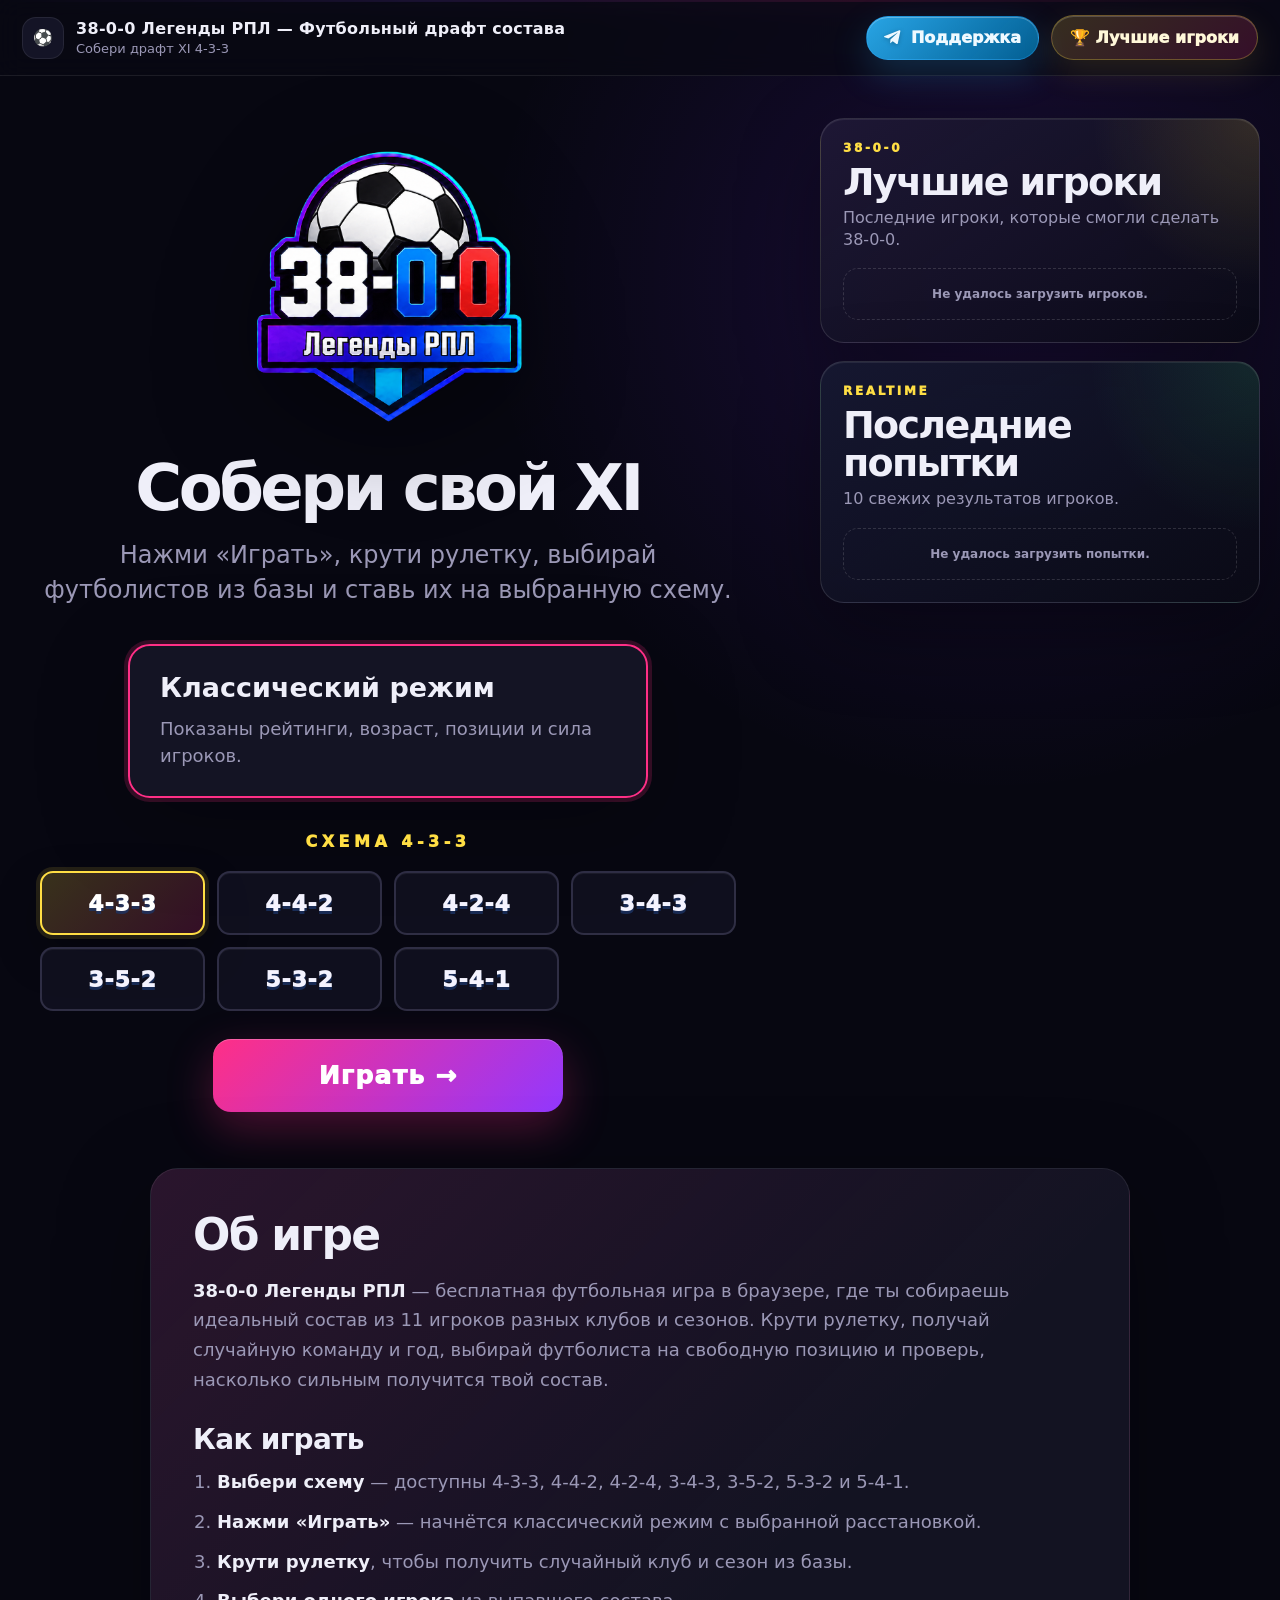
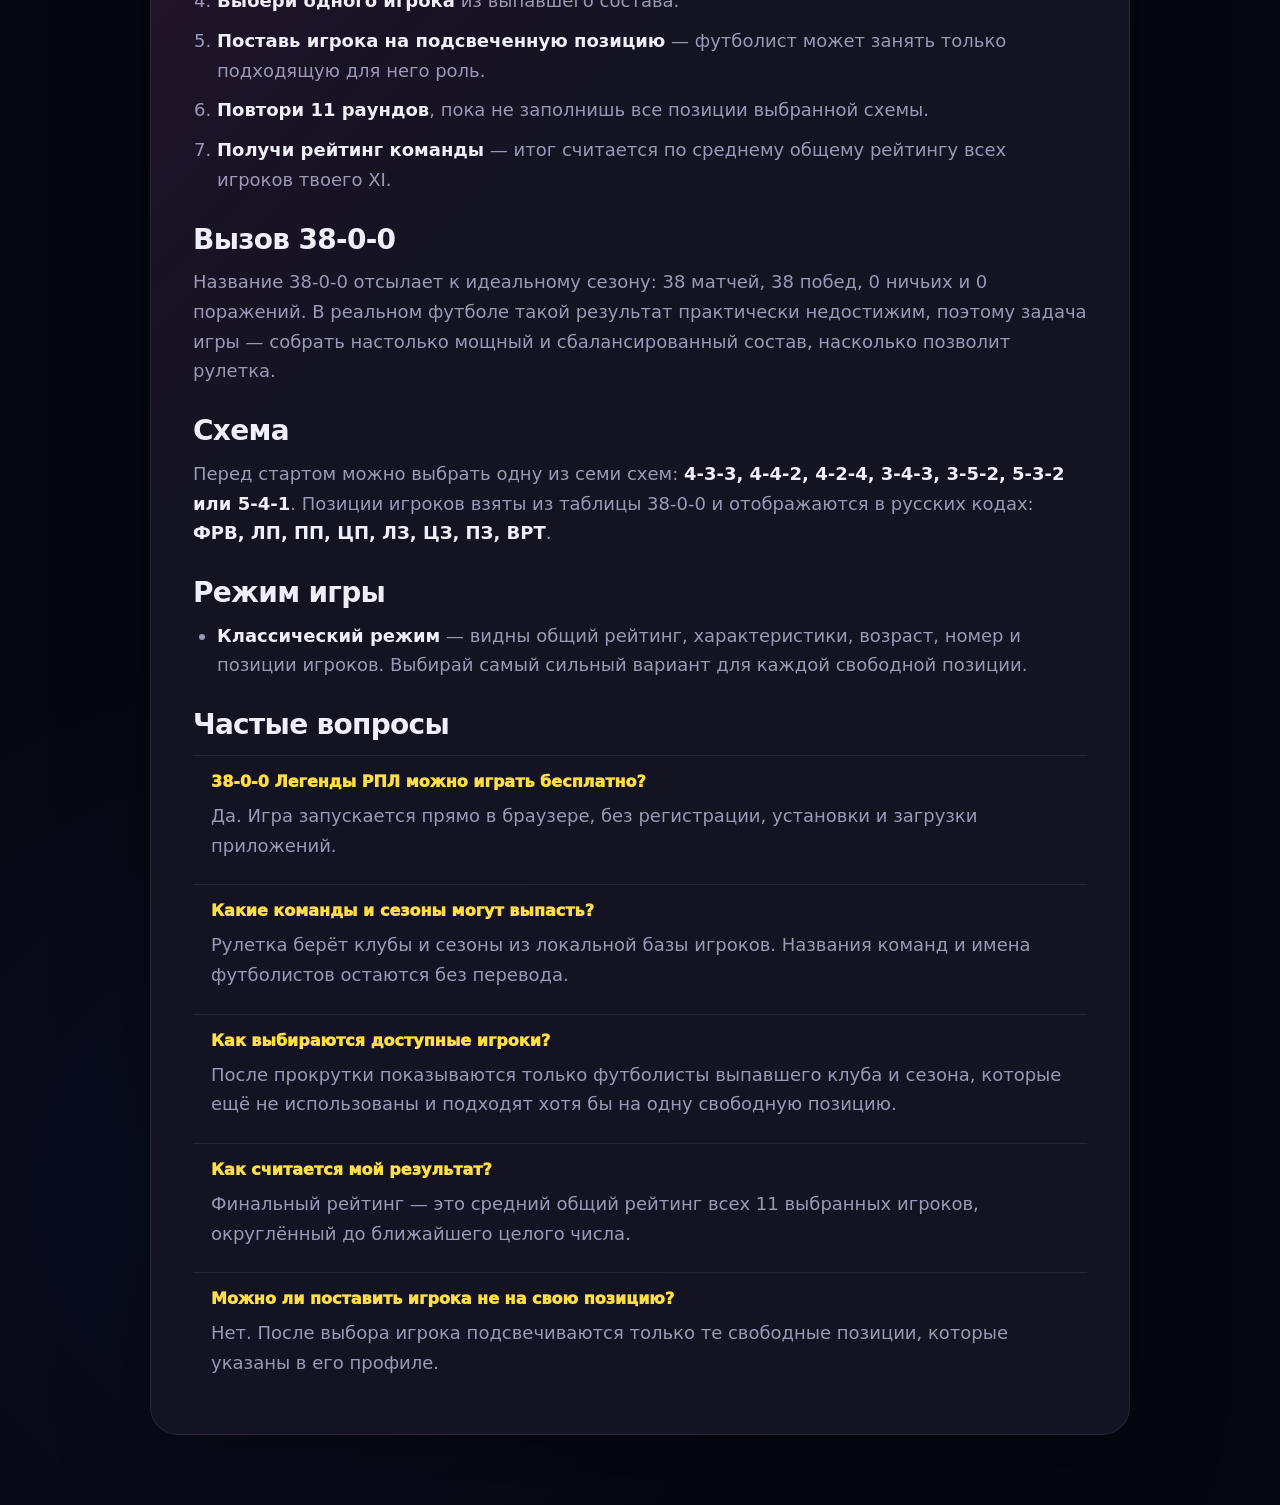
==== draft_xi_static_game/index.html @ cbec938a "Redesign finish summary card" ====
<!doctype html>
<html lang="ru">
<head>
  <meta charset="utf-8" />
  <meta name="viewport" content="width=device-width, initial-scale=1" />
  <meta name="yandex-verification" content="a298c4c662ad42a9" />
  <title>38-0-0 Легенды РПЛ — Футбольный драфт состава</title>
  <link rel="icon" href="/favicon.ico?v=2" sizes="any" />
<link rel="shortcut icon" href="/favicon.ico?v=2" type="image/x-icon" />
  <link rel="stylesheet" href="styles.css" />
  <!-- Yandex.Metrika counter -->
  <script type="text/javascript">
    (function(m,e,t,r,i,k,a){
        m[i]=m[i]||function(){(m[i].a=m[i].a||[]).push(arguments)};
        m[i].l=1*new Date();
        for (var j = 0; j < document.scripts.length; j++) {if (document.scripts[j].src === r) { return; }}
        k=e.createElement(t),a=e.getElementsByTagName(t)[0],k.async=1,k.src=r,a.parentNode.insertBefore(k,a)
    })(window, document,'script','https://mc.yandex.ru/metrika/tag.js?id=109808672', 'ym');

    ym(109808672, 'init', {ssr:true, webvisor:true, clickmap:true, ecommerce:"dataLayer", referrer: document.referrer, url: location.href, accurateTrackBounce:true, trackLinks:true});
  </script>
  <!-- /Yandex.Metrika counter -->
</head>
<body>
  <noscript><div><img src="https://mc.yandex.ru/watch/109808672" style="position:absolute; left:-9999px;" alt="" /></div></noscript>
  <div class="app-shell">
    <div class="top-glow"></div>

    <header class="app-header" id="appHeader">
      <div class="brand-mini" aria-label="Draft XI">
        <div class="mini-ball">⚽</div>
        <div>
          <strong>38-0-0 Легенды РПЛ — Футбольный драфт состава</strong>
          <span>Собери драфт XI 4-3-3</span>
        </div>
      </div>

      <div class="header-actions">
        <a class="support-btn" href="https://t.me/rpl38game?direct" target="_blank" rel="noopener noreferrer" aria-label="Поддержка в Telegram">
          <svg class="support-btn-icon" viewBox="0 0 24 24" aria-hidden="true" focusable="false">
            <path d="M21.7 3.3 18.4 19c-.2 1.1-.9 1.4-1.8.9l-5-3.7-2.4 2.3c-.3.3-.5.5-1 .5l.4-5.1 9.3-8.4c.4-.4-.1-.6-.6-.2L5.8 12.5.8 10.9c-1.1-.3-1.1-1.1.2-1.6L20.5 1.8c.9-.3 1.7.2 1.2 1.5Z"/>
          </svg>
          <span>Поддержка</span>
        </a>
        <button class="leaderboard-btn" id="leaderboardBtn" type="button">🏆 Лучшие игроки</button>
        <button class="round-pill hidden" id="roundPill">Раунд 1 / 11</button>
        <button class="icon-btn hidden" id="changeSideBtn" title="Поменять стороны">⇄</button>
        <button class="icon-btn hidden" id="resetBtn" title="Начать заново">↻</button>
      </div>
    </header>

    <main>
      <section class="screen start-screen" id="startScreen">
        <div class="start-hero-layout">
          <div class="hero-card">
            <div class="logo-mark">
              <img src="logo.png" alt="38-0-0 Легенды РПЛ" />
            </div>

            <h1>Собери свой XI</h1>
            <p>Нажми «Играть», крути рулетку, выбирай футболистов из базы и ставь их на выбранную схему.</p>

            <div class="mode-row single-mode">
              <div class="mode-card active">
                <h3>Классический режим</h3>
                <p>Показаны рейтинги, возраст, позиции и сила игроков.</p>
              </div>
            </div>

            <div class="formation-title" id="formationTitle">Выбери схему</div>
            <div class="formation-grid" id="formationGrid" aria-label="Выбор схемы">
              <button class="formation-card active" type="button" data-formation="4-3-3">4-3-3</button>
              <button class="formation-card" type="button" data-formation="4-4-2">4-4-2</button>
              <button class="formation-card" type="button" data-formation="4-2-4">4-2-4</button>
              <button class="formation-card" type="button" data-formation="3-4-3">3-4-3</button>
              <button class="formation-card" type="button" data-formation="3-5-2">3-5-2</button>
              <button class="formation-card" type="button" data-formation="5-3-2">5-3-2</button>
              <button class="formation-card" type="button" data-formation="5-4-1">5-4-1</button>
            </div>
            <button class="primary-btn big" id="playBtn">Играть →</button>
          </div>

          <aside class="home-leaderboards" aria-label="Последние результаты игроков">
            <section class="home-feed-card">
              <div class="home-feed-kicker">38-0-0</div>
              <h2>Лучшие игроки</h2>
              <p class="home-feed-subtitle">Последние игроки, которые смогли сделать 38-0-0.</p>
              <div class="home-feed-list" id="perfectPlayersList">
                <div class="home-feed-empty">Загружаем...</div>
              </div>
            </section>

            <section class="home-feed-card live-card">
              <div class="home-feed-kicker">Realtime</div>
              <h2>Последние попытки</h2>
              <p class="home-feed-subtitle">10 свежих результатов игроков.</p>
              <div class="home-feed-list" id="recentAttemptsList">
                <div class="home-feed-empty">Загружаем...</div>
              </div>
            </section>
          </aside>
        </div>

        <div class="about-inner">
          <h2>Об игре</h2>
          <p><strong>38-0-0 Легенды РПЛ</strong> — бесплатная футбольная игра в браузере, где ты собираешь идеальный состав из 11 игроков разных клубов и сезонов. Крути рулетку, получай случайную команду и год, выбирай футболиста на свободную позицию и проверь, насколько сильным получится твой состав.</p>

          <h3>Как играть</h3>
          <ol>
            <li><strong>Выбери схему</strong> — доступны 4-3-3, 4-4-2, 4-2-4, 3-4-3, 3-5-2, 5-3-2 и 5-4-1.</li>
            <li><strong>Нажми «Играть»</strong> — начнётся классический режим с выбранной расстановкой.</li>
            <li><strong>Крути рулетку</strong>, чтобы получить случайный клуб и сезон из базы.</li>
            <li><strong>Выбери одного игрока</strong> из выпавшего состава.</li>
            <li><strong>Поставь игрока на подсвеченную позицию</strong> — футболист может занять только подходящую для него роль.</li>
            <li><strong>Повтори 11 раундов</strong>, пока не заполнишь все позиции выбранной схемы.</li>
            <li><strong>Получи рейтинг команды</strong> — итог считается по среднему общему рейтингу всех игроков твоего XI.</li>
          </ol>

          <h3>Вызов 38-0-0</h3>
          <p>Название 38-0-0 отсылает к идеальному сезону: 38 матчей, 38 побед, 0 ничьих и 0 поражений. В реальном футболе такой результат практически недостижим, поэтому задача игры — собрать настолько мощный и сбалансированный состав, насколько позволит рулетка.</p>

          <h3>Схема</h3>
          <p>Перед стартом можно выбрать одну из семи схем: <strong>4-3-3, 4-4-2, 4-2-4, 3-4-3, 3-5-2, 5-3-2 или 5-4-1</strong>. Позиции игроков взяты из таблицы 38-0-0 и отображаются в русских кодах: <strong>ФРВ, ЛП, ПП, ЦП, ЛЗ, ЦЗ, ПЗ, ВРТ</strong>.</p>

          <h3>Режим игры</h3>
          <ul>
            <li><strong>Классический режим</strong> — видны общий рейтинг, характеристики, возраст, номер и позиции игроков. Выбирай самый сильный вариант для каждой свободной позиции.</li>
          </ul>

          <h3>Частые вопросы</h3>
          <div class="faq">
            <div class="faq-q">38-0-0 Легенды РПЛ можно играть бесплатно?</div>
            <div class="faq-a">Да. Игра запускается прямо в браузере, без регистрации, установки и загрузки приложений.</div>
            <div class="faq-q">Какие команды и сезоны могут выпасть?</div>
            <div class="faq-a">Рулетка берёт клубы и сезоны из локальной базы игроков. Названия команд и имена футболистов остаются без перевода.</div>
            <div class="faq-q">Как выбираются доступные игроки?</div>
            <div class="faq-a">После прокрутки показываются только футболисты выпавшего клуба и сезона, которые ещё не использованы и подходят хотя бы на одну свободную позицию.</div>
            <div class="faq-q">Как считается мой результат?</div>
            <div class="faq-a">Финальный рейтинг — это средний общий рейтинг всех 11 выбранных игроков, округлённый до ближайшего целого числа.</div>
            <div class="faq-q">Можно ли поставить игрока не на свою позицию?</div>
            <div class="faq-a">Нет. После выбора игрока подсвечиваются только те свободные позиции, которые указаны в его профиле.</div>
          </div>
        </div>
      </section>

      <section class="screen game-screen hidden" id="gameScreen">
        <div class="game-grid" id="gameGrid">
          <aside class="control-panel" id="controlPanel">
            <div class="draw-card" id="drawCard">
              <div class="draw-top">
                <div class="draw-stat neon-pink">
                  <span>КОМАНДА</span>
                  <strong id="teamCode">---</strong>
                </div>
                <div class="draw-stat neon-purple">
                  <span>ГОД</span>
                  <strong id="seasonCode">----</strong>
                </div>
              </div>

              <button class="primary-btn" id="spinBtn">КРУТИТЬ</button>
              <p class="hint" id="spinHint">Крути рулетку, чтобы получить клуб и сезон, затем выбери игрока.</p>
            </div>

            <div class="players-card hidden" id="playersCard">
              <div class="players-head">
                <div>
                  <h2 id="clubTitle">Клуб</h2>
                  <span id="clubSeason">Сезон</span>
                </div>
                <input id="searchInput" type="search" placeholder="Поиск игрока..." autocomplete="off" />
              </div>

              <div class="draft-info" id="draftInfo">Выбери одного игрока</div>

              <div class="stat-head">
                <span></span>
                <span>ТЕМ</span><span>УДР</span><span>ПАС</span><span>ДРБ</span><span>ЗАЩ</span><span>ФИЗ</span><span>ОБЩ</span>
              </div>

              <div class="players-list" id="playersList"></div>
            </div>

            <div class="finished-card hidden" id="finishedCard">
              <div class="finish-logo" aria-hidden="true">
                <img src="logo.png" alt="" />
              </div>
              <h2 id="finishHeadline">Сможет ли твой XI сделать 38-0-0?</h2>
              <p id="teamRatingText">Рейтинг команды: 0</p>

              <div class="projected-record-card" aria-label="Прогноз сезона">
                <div class="projected-kicker">Projected record</div>
                <div class="projected-record">
                  <strong class="record-win" id="projectedWins">0</strong>
                  <span>–</span>
                  <strong class="record-draw" id="projectedDraws">0</strong>
                  <span>–</span>
                  <strong class="record-loss" id="projectedLosses">0</strong>
                </div>
                <p id="projectedPointsText">W · D · L over 38 games · 0 pts</p>
                <div class="season-badge" id="seasonBadge">Борьба за выживание</div>
              </div>

              <div class="finish-actions">
                <button class="share-btn" id="shareResultBtn" type="button">Share result</button>
                <button class="secondary-finish-btn" id="playAgainBtn" type="button">Build another</button>
              </div>
              <p class="share-status" id="shareStatus" aria-live="polite"></p>
            </div>
          </aside>

          <section class="pitch-wrap">
            <div class="pitch" id="pitch" aria-label="Футбольное поле 4-3-3">
              <div class="stripe s1"></div>
              <div class="stripe s2"></div>
              <div class="stripe s3"></div>
              <div class="stripe s4"></div>
              <div class="stripe s5"></div>
              <div class="stripe s6"></div>
              <div class="line half"></div>
              <div class="circle center-circle"></div>
              <div class="box penalty top"></div>
              <div class="box six top"></div>
              <div class="box penalty bottom"></div>
              <div class="box six bottom"></div>
              <div class="dot top-dot"></div>
              <div class="dot bottom-dot"></div>

              <button class="slot" data-slot="st" data-position="ФРВ"><span>ФРВ</span></button>
              <button class="slot" data-slot="lw" data-position="ЛП"><span>ЛП</span></button>
              <button class="slot" data-slot="rw" data-position="ПП"><span>ПП</span></button>

              <button class="slot" data-slot="cm-left" data-position="ЦП"><span>ЦП</span></button>
              <button class="slot" data-slot="cm-mid" data-position="ЦП"><span>ЦП</span></button>
              <button class="slot" data-slot="cm-right" data-position="ЦП"><span>ЦП</span></button>

              <button class="slot" data-slot="lb" data-position="ЛЗ"><span>ЛЗ</span></button>
              <button class="slot" data-slot="cb-left" data-position="ЦЗ"><span>ЦЗ</span></button>
              <button class="slot" data-slot="cb-right" data-position="ЦЗ"><span>ЦЗ</span></button>
              <button class="slot" data-slot="rb" data-position="ПЗ"><span>ПЗ</span></button>
              <button class="slot" data-slot="gk" data-position="ВРТ"><span>ВРТ</span></button>
            </div>
            <div class="formation-pill" id="formationPill">4 - 3 - 3</div>
          </section>
        </div>
      </section>
    </main>
  </div>

  <div class="modal-backdrop hidden" id="nicknameModal" role="dialog" aria-modal="true" aria-labelledby="nicknameTitle">
    <form class="modal-card nickname-card" id="nicknameForm">
      <div class="modal-kicker">Первый вход</div>
      <h2 id="nicknameTitle">Введи свой никнейм</h2>
      <p>Он сохранится в браузере, и после обновления страницы ты останешься в игре под этим именем.</p>
      <label for="nicknameInput">Никнейм игрока</label>
      <input id="nicknameInput" name="nickname" type="text" maxlength="24" placeholder="Например: RPL Legend" autocomplete="nickname" required />
      <p class="form-error" id="nicknameError" aria-live="polite"></p>
      <button class="primary-btn" type="submit">Сохранить и играть</button>
    </form>
  </div>

  <div class="modal-backdrop hidden" id="leaderboardModal" role="dialog" aria-modal="true" aria-labelledby="leaderboardTitle">
    <div class="modal-card leaderboard-card">
      <button class="modal-close" id="closeLeaderboardBtn" type="button" aria-label="Закрыть таблицу лидеров">×</button>
      <div class="modal-kicker">Leaderboard</div>
      <h2 id="leaderboardTitle">Лучшие игроки</h2>
      <p>Здесь показаны лучшие результаты всех игроков.</p>
      <div class="leaderboard-table-wrap">
        <table class="leaderboard-table">
          <thead>
            <tr><th>Место</th><th>Игрок</th><th>Очки</th><th>Дата</th></tr>
          </thead>
          <tbody id="leaderboardBody"></tbody>
        </table>
      </div>
    </div>
  </div>



  <script src="data/players.js"></script>
  <script src="js/app.js"></script>
</body>
</html>
---- draft_xi_static_game/styles.css ----
:root {
  --bg: #070711;
  --panel: #151526;
  --panel-2: #10101d;
  --line: rgba(255,255,255,.08);
  --text: #efeff9;
  --muted: #9b98b6;
  --pink: #ff2f86;
  --pink-2: #ff5a4a;
  --purple: #8738ff;
  --yellow: #ffde44;
  --green: #36f386;
  --field: #159451;
  --field-dark: #0d7f45;
  --field-light: #1aa45d;
}

* { box-sizing: border-box; }
html, body { min-height: 100%; }
body {
  margin: 0;
  font-family: Inter, ui-sans-serif, system-ui, -apple-system, BlinkMacSystemFont, "Segoe UI", Arial, sans-serif;
  color: var(--text);
  background:
    radial-gradient(circle at 78% 9%, rgba(120, 45, 255, .16), transparent 32rem),
    radial-gradient(circle at 20% 90%, rgba(20, 60, 150, .12), transparent 34rem),
    var(--bg);
  overflow-x: hidden;
}

button, input { font: inherit; }
button { cursor: pointer; }
.hidden { display: none !important; }

.app-shell { min-height: 100vh; position: relative; }
.top-glow {
  position: fixed;
  inset: 0 0 auto 0;
  height: 2px;
  background: linear-gradient(90deg, transparent, rgba(142,77,255,.75), rgba(255,47,134,.75), transparent);
  pointer-events: none;
}

.app-header {
  height: 76px;
  padding: 0 22px;
  display: flex;
  align-items: center;
  justify-content: space-between;
  border-bottom: 1px solid var(--line);
  background: rgba(9, 9, 20, .68);
  backdrop-filter: blur(12px);
  position: sticky;
  top: 0;
  z-index: 10;
}
.brand-mini { display: flex; align-items: center; gap: 12px; color: var(--muted); }
.brand-mini strong { display: block; color: var(--text); letter-spacing: .02em; }
.brand-mini span { font-size: 13px; }
.mini-ball {
  width: 42px; height: 42px;
  display: grid; place-items: center;
  border-radius: 14px;
  background: #141426;
  box-shadow: inset 0 0 0 1px rgba(255,255,255,.08);
}
.header-actions { display: flex; align-items: center; gap: 12px; }
.support-btn {
  display: inline-flex;
  align-items: center;
  justify-content: center;
  gap: 9px;
  min-height: 44px;
  border: 1px solid rgba(46, 166, 255, .34);
  border-radius: 999px;
  padding: 11px 17px;
  color: #eef9ff;
  font-weight: 1000;
  text-decoration: none;
  background: linear-gradient(135deg, rgba(42, 171, 238, .96), rgba(0, 119, 181, .78));
  box-shadow: 0 14px 36px rgba(42, 171, 238, .22), inset 0 1px 0 rgba(255,255,255,.28);
  transition: transform .18s ease, border-color .18s ease, filter .18s ease, box-shadow .18s ease;
}
.support-btn:hover {
  transform: translateY(-1px);
  border-color: rgba(154, 221, 255, .72);
  filter: brightness(1.08);
  box-shadow: 0 18px 42px rgba(42, 171, 238, .30), inset 0 1px 0 rgba(255,255,255,.36);
}
.support-btn-icon {
  width: 18px;
  height: 18px;
  flex: 0 0 auto;
  fill: currentColor;
  filter: drop-shadow(0 1px 2px rgba(0,0,0,.25));
}
.round-pill {
  border: 0;
  border-radius: 999px;
  padding: 13px 20px;
  background: rgba(255,47,134,.20);
  color: var(--text);
  font-weight: 850;
}
.icon-btn {
  width: 42px; height: 42px;
  border-radius: 13px;
  border: 1px solid rgba(255,255,255,.06);
  background: #151526;
  color: #c8c5dc;
  font-size: 18px;
  transition: transform .18s ease, border-color .18s ease, background .18s ease;
}
.icon-btn:hover { transform: translateY(-1px); border-color: rgba(255,255,255,.16); background: #1b1b30; }

.screen { width: 100%; }
.start-screen {
  min-height: calc(100vh - 76px);
  display: grid;
  place-items: center;
  padding: 42px 20px 70px;
}
.hero-card {
  width: min(980px, 100%);
  text-align: center;
  padding: 20px;
}
.logo-mark { display: inline-grid; place-items: center; margin-bottom: 18px; position: relative; }
.logo-ball {
  width: 92px; height: 92px; display: grid; place-items: center;
  font-size: 45px; border-radius: 50%;
  background: #111827;
  box-shadow: 0 0 0 5px #e73845, 0 22px 60px rgba(0,0,0,.42);
}
.logo-score {
  margin-top: -38px;
  padding: 5px 14px 6px;
  font-size: 34px;
  line-height: 1;
  font-weight: 1000;
  letter-spacing: -0.08em;
  color: #fff4df;
  text-shadow: 0 3px 0 #162032;
}
.logo-ribbon {
  margin-top: 4px;
  padding: 5px 18px;
  border-radius: 4px;
  border: 3px solid #e73845;
  background: #111827;
  font-weight: 1000;
  font-size: 13px;
  color: #fff4df;
}
.hero-card h1 { margin: 0; font-size: clamp(42px, 6vw, 64px); line-height: 1; letter-spacing: -.055em; }
.hero-card > p { margin: 18px auto 36px; max-width: 760px; color: var(--muted); font-size: clamp(18px, 2vw, 24px); line-height: 1.45; }
.mode-row { display: grid; grid-template-columns: repeat(2, minmax(0,1fr)); gap: 20px; margin: 0 auto 34px; max-width: 950px; }
.mode-row.single-mode { grid-template-columns: minmax(0, 1fr); max-width: 520px; }
.mode-card {
  text-align: left;
  min-height: 138px;
  border-radius: 22px;
  padding: 26px 30px;
  background: rgba(22,22,39,.88);
  border: 2px solid rgba(255,255,255,.08);
  box-shadow: 0 24px 90px rgba(0,0,0,.28);
}
.mode-card.active { border-color: var(--pink); box-shadow: 0 0 0 4px rgba(255,47,134,.18), 0 24px 90px rgba(0,0,0,.28); }
.mode-card h3 { margin: 0 0 12px; font-size: 27px; }
.mode-card p { margin: 0; color: var(--muted); line-height: 1.55; font-size: 18px; }
.formation-title { color: var(--yellow); font-weight: 1000; letter-spacing: .28em; margin-bottom: 20px; text-transform: uppercase; }
.primary-btn {
  border: 0;
  min-width: 164px;
  border-radius: 15px;
  padding: 16px 28px;
  color: white;
  font-weight: 1000;
  letter-spacing: .05em;
  background: linear-gradient(135deg, var(--pink), var(--pink-2));
  box-shadow: 0 16px 46px rgba(255,47,134,.28), inset 0 1px 0 rgba(255,255,255,.23);
  transition: transform .18s ease, filter .18s ease, opacity .18s ease;
}
.primary-btn.big { min-width: 350px; padding: 22px 36px; font-size: 25px; border-radius: 18px; background: linear-gradient(135deg, var(--pink), #9238ff); }
.primary-btn:hover { transform: translateY(-2px); filter: brightness(1.08); }
.primary-btn:active { transform: translateY(0); }
.primary-btn:disabled { opacity: .55; cursor: not-allowed; transform: none; }

.start-hero-layout {
  width: min(1680px, 100%);
  display: grid;
  grid-template-columns: minmax(580px, 1fr) minmax(360px, 440px);
  gap: clamp(28px, 5vw, 72px);
  align-items: start;
}
.start-hero-layout .hero-card { justify-self: center; }
.home-leaderboards {
  display: grid;
  gap: 18px;
  width: 100%;
  position: sticky;
  top: 104px;
}
.home-feed-card {
  position: relative;
  overflow: hidden;
  border: 1px solid rgba(255,255,255,.12);
  border-radius: 24px;
  padding: 22px;
  text-align: left;
  background:
    radial-gradient(circle at 100% 0%, rgba(255,222,68,.14), transparent 34%),
    linear-gradient(145deg, rgba(31, 25, 54, .92), rgba(10, 10, 21, .88));
  box-shadow: 0 28px 80px rgba(0,0,0,.34), inset 0 1px 0 rgba(255,255,255,.08);
}
.home-feed-card.live-card {
  background:
    radial-gradient(circle at 100% 0%, rgba(54,243,134,.11), transparent 34%),
    linear-gradient(145deg, rgba(22, 25, 49, .92), rgba(10, 10, 21, .88));
}
.home-feed-kicker {
  color: var(--yellow);
  font-size: 12px;
  font-weight: 1000;
  letter-spacing: .22em;
  text-transform: uppercase;
}
.home-feed-card h2 {
  margin: 8px 0 6px;
  font-size: clamp(28px, 3vw, 38px);
  line-height: 1;
  letter-spacing: -.045em;
}
.home-feed-subtitle {
  margin: 0 0 18px;
  color: var(--muted);
  line-height: 1.35;
}
.home-feed-list {
  display: grid;
  gap: 9px;
}
.home-feed-row {
  display: grid;
  grid-template-columns: minmax(0, 1fr) auto;
  gap: 14px;
  align-items: center;
  min-height: 54px;
  padding: 10px 12px;
  border: 1px solid rgba(255,255,255,.07);
  border-radius: 15px;
  background: rgba(255,255,255,.035);
}
.home-feed-player,
.home-feed-result {
  display: grid;
  gap: 3px;
  min-width: 0;
}
.home-feed-player strong,
.home-feed-result strong {
  overflow: hidden;
  color: #fff;
  font-size: 16px;
  font-weight: 1000;
  text-overflow: ellipsis;
  white-space: nowrap;
}
.home-feed-result { text-align: right; }
.home-feed-result strong { color: var(--yellow); }
.home-feed-player span,
.home-feed-result span,
.home-feed-empty {
  color: var(--muted);
  font-size: 12px;
  font-weight: 800;
}
.home-feed-empty {
  padding: 18px 12px;
  border: 1px dashed rgba(255,255,255,.14);
  border-radius: 15px;
  text-align: center;
}

.about-inner {
  width: min(980px, 100%);
  margin-top: 36px;
  padding: clamp(26px, 4vw, 42px);
  text-align: left;
  border: 1px solid rgba(255,255,255,.08);
  border-radius: 28px;
  background:
    linear-gradient(135deg, rgba(255,47,134,.10), transparent 36%),
    rgba(21,21,38,.86);
  box-shadow: 0 28px 90px rgba(0,0,0,.34);
}
.about-inner h2,
.about-inner h3 {
  color: var(--text);
  line-height: 1.1;
}
.about-inner h2 {
  margin: 0 0 16px;
  font-size: clamp(30px, 4vw, 44px);
  letter-spacing: -.04em;
}
.about-inner h3 {
  margin: 30px 0 12px;
  font-size: clamp(22px, 2.4vw, 28px);
  letter-spacing: -.025em;
}
.about-inner p,
.about-inner li,
.faq-a {
  color: var(--muted);
  font-size: 18px;
  line-height: 1.65;
}
.about-inner p { margin: 0; }
.about-inner strong { color: var(--text); }
.about-inner ol,
.about-inner ul {
  margin: 0;
  padding-left: 24px;
}
.about-inner li + li { margin-top: 10px; }
.faq {
  display: grid;
  gap: 10px;
  margin-top: 14px;
}
.faq-q {
  padding: 16px 18px 0;
  border-top: 1px solid rgba(255,255,255,.08);
  color: var(--yellow);
  font-weight: 1000;
}
.faq-a {
  padding: 0 18px 14px;
}

.game-screen { padding: 34px min(4vw, 48px) 50px; }
.game-grid {
  display: grid;
  grid-template-columns: minmax(430px, 710px) minmax(500px, 650px);
  gap: clamp(38px, 6vw, 110px);
  justify-content: center;
  align-items: start;
}
.game-grid.flipped { grid-template-columns: minmax(500px, 650px) minmax(430px, 710px); }
.game-grid.flipped .control-panel { order: 2; }
.game-grid.flipped .pitch-wrap { order: 1; }
.control-panel { min-width: 0; }
.draw-card {
  min-height: 360px;
  display: flex;
  flex-direction: column;
  align-items: center;
  justify-content: center;
  gap: 24px;
}
.draw-top { display: flex; gap: 18px; justify-content: center; flex-wrap: wrap; }
.draw-stat {
  width: 145px; height: 102px;
  border-radius: 15px;
  display: grid; place-items: center;
  background: linear-gradient(180deg, rgba(26,26,45,.72), rgba(16,16,30,.86));
  box-shadow: 0 24px 64px rgba(0,0,0,.33);
}
.draw-stat span { font-size: 12px; font-weight: 1000; letter-spacing: .12em; }
.draw-stat strong { font-size: 37px; line-height: .86; letter-spacing: -.07em; }
.neon-pink { border: 2px solid var(--pink); box-shadow: 0 0 26px rgba(255,47,134,.32); }
.neon-pink span { color: var(--pink); }
.neon-purple { border: 2px solid var(--purple); box-shadow: 0 0 26px rgba(135,56,255,.32); }
.neon-purple span { color: #9e5dff; }
.hint { width: min(380px, 100%); color: var(--muted); text-align: center; line-height: 1.35; margin: 0; }

.players-card, .finished-card {
  background: rgba(21,21,38,.96);
  border: 1px solid rgba(255,255,255,.07);
  border-radius: 18px;
  overflow: hidden;
  box-shadow: 0 26px 80px rgba(0,0,0,.38);
}
.players-head {
  min-height: 78px;
  padding: 16px 20px;
  display: flex;
  gap: 18px;
  align-items: center;
  justify-content: space-between;
  background: #19192b;
  border-bottom: 1px solid var(--line);
}
.players-head h2 { margin: 0; font-size: 22px; }
.players-head span { color: var(--pink); font-weight: 850; }
.players-head input {
  width: 190px;
  border: 1px solid rgba(255,255,255,.08);
  background: #0c0c17;
  color: var(--text);
  padding: 12px 14px;
  border-radius: 10px;
  outline: none;
}
.players-head input:focus { border-color: rgba(255,47,134,.8); box-shadow: 0 0 0 3px rgba(255,47,134,.13); }
.draft-info {
  padding: 14px 20px;
  color: var(--yellow);
  font-weight: 1000;
  border-bottom: 1px solid var(--line);
}
.stat-head {
  display: grid;
  grid-template-columns: minmax(230px, 1fr) repeat(7, 42px);
  gap: 6px;
  align-items: center;
  padding: 0 20px;
  height: 34px;
  color: #9c99b7;
  font-weight: 900;
  font-size: 12px;
  border-bottom: 1px solid var(--line);
}
.stat-head span:not(:first-child) { text-align: center; }
.players-list {
  max-height: 572px;
  overflow: auto;
  scrollbar-color: #303047 transparent;
  scrollbar-width: thin;
}
.player-row {
  min-height: 72px;
  display: grid;
  grid-template-columns: minmax(230px, 1fr) repeat(7, 42px);
  gap: 6px;
  align-items: center;
  width: 100%;
  border: 0;
  border-bottom: 1px solid rgba(255,255,255,.045);
  background: transparent;
  color: var(--text);
  text-align: left;
  padding: 0 20px;
  transition: background .14s ease, box-shadow .14s ease;
}
.player-row:hover { background: rgba(255,255,255,.035); }
.player-row.selected { background: rgba(255,47,134,.2); box-shadow: inset 4px 0 0 var(--pink); }
.player-main { display: flex; align-items: center; gap: 12px; min-width: 0; }
.shirt {
  width: 40px; height: 40px;
  flex: 0 0 40px;
  display: grid; place-items: end center;
  color: var(--shirt-number-color, #192247);
  font-weight: 1000;
  font-size: 13px;
  line-height: 1;
  letter-spacing: -.03em;
  background:
    radial-gradient(circle at 50% 9%, rgba(255,255,255,.35) 0 7%, transparent 8%),
    linear-gradient(135deg, rgba(255,255,255,.18), transparent 34%),
    var(--shirt-color, #fff);
  clip-path: polygon(18% 10%, 33% 0, 67% 0, 82% 10%, 100% 24%, 87% 40%, 79% 34%, 79% 100%, 21% 100%, 21% 34%, 13% 40%, 0 24%);
  padding-bottom: 6px;
  overflow: hidden;
}
.player-name { display: block; overflow: hidden; text-overflow: ellipsis; white-space: nowrap; font-size: 18px; font-weight: 900; }
.player-meta { color: #9c99b7; font-size: 13px; display: flex; gap: 8px; align-items: center; flex-wrap: wrap; }
.pos-badge { background: #2c2c45; color: #dbd8ed; padding: 2px 7px; border-radius: 6px; font-weight: 900; font-size: 12px; }
.player-row .num { text-align: center; color: #d4d1e4; font-weight: 850; }
.player-row .ovr { color: var(--green); font-size: 20px; font-weight: 1000; }

.pitch-wrap { display: grid; place-items: center; gap: 14px; position: sticky; top: 104px; }
.pitch {
  width: min(650px, 42vw);
  min-width: 520px;
  aspect-ratio: 2 / 2.48;
  position: relative;
  overflow: hidden;
  border-radius: 18px;
  background: var(--field);
  border: 2px solid rgba(255,255,255,.18);
  box-shadow: 0 26px 76px rgba(0,0,0,.42);
}
.stripe { position: absolute; inset-inline: 0; height: calc(100% / 6); }
.s1 { top: 0; background: var(--field); }
.s2 { top: calc(100% / 6); background: var(--field-light); opacity: .78; }
.s3 { top: calc(100% / 3); background: var(--field-dark); opacity: .64; }
.s4 { top: 50%; background: var(--field-light); opacity: .72; }
.s5 { top: calc(100% * 2 / 3); background: var(--field-dark); opacity: .75; }
.s6 { top: calc(100% * 5 / 6); background: var(--field-light); opacity: .62; }
.line, .circle, .box, .dot { position: absolute; pointer-events: none; }
.line { background: rgba(255,255,255,.36); }
.half { left: 0; right: 0; top: 50%; height: 2px; transform: translateY(-50%); }
.center-circle { width: 25%; aspect-ratio: 1; border: 2px solid rgba(255,255,255,.32); border-radius: 50%; left: 50%; top: 50%; transform: translate(-50%, -50%); }
.box { left: 25%; right: 25%; border: 2px solid rgba(255,255,255,.36); }
.penalty.top { top: -1px; height: 14%; border-top: 0; }
.six.top { top: -1px; height: 0%; display:none; }
.penalty.bottom { bottom: -1px; height: 14%; border-bottom: 0; }
.six.bottom { bottom: -1px; height: 0%; display:none; }
.dot { width: 7px; height: 7px; border-radius: 50%; background: rgba(255,255,255,.48); left: 50%; transform: translateX(-50%); }
.top-dot { top: 10.4%; }
.bottom-dot { bottom: 10.4%; }
.slot {
  position: absolute;
  width: 60px;
  min-height: 54px;
  padding: 7px 5px;
  transform: translate(-50%, -50%);
  border-radius: 14px;
  border: 2px dashed rgba(255,255,255,.42);
  background: rgba(4, 63, 34, .2);
  color: #f0f4ed;
  font-weight: 1000;
  display: flex;
  flex-direction: column;
  align-items: center;
  justify-content: center;
  gap: 3px;
  transition: transform .16s ease, border-color .16s ease, box-shadow .16s ease, background .16s ease;
}
.slot span { pointer-events: none; }
.slot:hover { transform: translate(-50%, -50%) scale(1.04); }
.slot.highlight {
  border-style: solid;
  border-color: var(--yellow);
  background: rgba(255,222,68,.16);
  box-shadow: 0 0 0 5px rgba(255,222,68,.12), 0 0 36px rgba(255,222,68,.55);
}
.slot.filled {
  width: 82px;
  min-height: 76px;
  border: 0;
  background: transparent;
  box-shadow: none;
}
.slot.filled:hover { transform: translate(-50%, -50%); }
.slot.filled .placed-shirt-wrap { position: relative; display: grid; place-items: center; }
.slot.filled .shirt { width: 52px; height: 52px; font-size: 16px; filter: drop-shadow(0 8px 16px rgba(0,0,0,.35)); }
.slot.filled .rating-bubble {
  position: absolute;
  right: -8px; top: -4px;
  width: 24px; height: 24px;
  border-radius: 50%;
  display: grid; place-items: center;
  background: #ffd849;
  color: #111827;
  font-weight: 1000;
  font-size: 12px;
  box-shadow: 0 4px 14px rgba(0,0,0,.28);
}
.slot.filled .placed-name {
  color: #fff;
  text-shadow: 0 2px 5px rgba(0,0,0,.6);
  font-weight: 850;
  font-size: 12px;
  max-width: 92px;
  overflow: hidden;
  text-overflow: ellipsis;
  white-space: nowrap;
}
.slot.filled .placed-pos { display: none; }

[data-slot="st"] { left: 50%; top: 13%; }
[data-slot="lw"] { left: 18%; top: 20%; }
[data-slot="rw"] { left: 82%; top: 20%; }
[data-slot="cm-left"] { left: 26%; top: 51%; }
[data-slot="cm-mid"] { left: 50%; top: 45%; }
[data-slot="cm-right"] { left: 74%; top: 51%; }
[data-slot="lb"] { left: 16%; top: 69%; }
[data-slot="cb-left"] { left: 40%; top: 72%; }
[data-slot="cb-right"] { left: 60%; top: 72%; }
[data-slot="rb"] { left: 84%; top: 69%; }
[data-slot="gk"] { left: 50%; top: 88%; }
.formation-pill {
  border: 1px solid rgba(255,255,255,.10);
  border-radius: 999px;
  padding: 5px 18px;
  color: #9f9bb9;
  font-weight: 900;
  letter-spacing: .18em;
  background: rgba(10,10,19,.65);
}
.finished-card {
  padding: clamp(24px, 4vw, 38px);
  text-align: center;
  background:
    radial-gradient(circle at 50% 0%, rgba(135,56,255,.18), transparent 16rem),
    rgba(21,21,38,.96);
}
.finish-logo {
  display: grid;
  place-items: center;
  margin: 0 auto 12px;
}
.finish-logo img {
  width: min(170px, 56vw);
  height: auto;
  display: block;
  filter: drop-shadow(0 16px 34px rgba(0,0,0,.48));
}
.finished-card h2 {
  max-width: 520px;
  margin: 0 auto 10px;
  font-size: clamp(27px, 4vw, 34px);
  line-height: 1.12;
  letter-spacing: -.04em;
}
.finished-card > p {
  color: var(--muted);
  margin: 0 0 24px;
  font-weight: 850;
}
.projected-record-card {
  margin: 0 auto 24px;
  padding: clamp(20px, 4vw, 28px);
  border: 1px solid rgba(255,255,255,.10);
  border-radius: 24px;
  background: rgba(16,16,31,.92);
  box-shadow: 0 28px 80px rgba(0,0,0,.36), inset 0 1px 0 rgba(255,255,255,.08);
}
.projected-kicker {
  color: #9d9abc;
  font-size: 12px;
  font-weight: 1000;
  letter-spacing: .28em;
  text-transform: uppercase;
}
.projected-record {
  display: flex;
  align-items: baseline;
  justify-content: center;
  gap: clamp(8px, 2vw, 16px);
  margin: 12px 0 8px;
  font-weight: 1000;
  line-height: .9;
}
.projected-record strong {
  font-size: clamp(52px, 10vw, 76px);
  letter-spacing: -.08em;
}
.projected-record span {
  color: #777491;
  font-size: clamp(40px, 8vw, 62px);
  font-weight: 1000;
}
.record-win { color: var(--green); }
.record-draw { color: #a8a5c1; }
.record-loss { color: var(--pink); }
.projected-record-card p {
  margin: 0 0 16px;
  color: #b8b4ce;
  font-weight: 900;
}
.season-badge {
  display: inline-flex;
  align-items: center;
  justify-content: center;
  min-width: min(100%, 240px);
  border-radius: 999px;
  padding: 11px 22px;
  color: #1a0c13;
  font-weight: 1000;
  letter-spacing: .08em;
  text-transform: uppercase;
  background: linear-gradient(135deg, #ff5573, #9f2748);
  box-shadow: 0 14px 34px rgba(255,47,134,.24), inset 0 1px 0 rgba(255,255,255,.32);
}
.season-badge[data-tier="mid"] { background: linear-gradient(135deg, #ffde44, #ff8d3a); }
.season-badge[data-tier="europe"] { background: linear-gradient(135deg, #36f386, #1ebdff); }
.season-badge[data-tier="title"],
.season-badge[data-tier="perfect"] { background: linear-gradient(135deg, #ffef6a, #36f386); }
.empty-state { padding: 28px 20px; color: var(--muted); text-align: center; }

@media (max-width: 1180px) {
  .start-hero-layout { grid-template-columns: 1fr; }
  .home-leaderboards { width: min(760px, 100%); margin-inline: auto; position: static; }
  .game-grid, .game-grid.flipped { grid-template-columns: 1fr; gap: 34px; }
  .game-grid.flipped .control-panel, .game-grid.flipped .pitch-wrap { order: initial; }
  .pitch-wrap { position: static; }
  .pitch { width: min(650px, 94vw); min-width: 0; }
  .control-panel { width: min(760px, 100%); margin-inline: auto; }
}
@media (max-width: 720px) {
  .app-header { padding: 0 12px; height: 68px; }
  .brand-mini span { display: none; }
  .mode-row { grid-template-columns: 1fr; }
  .start-screen { padding-inline: 12px; }
  .start-hero-layout { grid-template-columns: minmax(0, 1fr); }
  .home-feed-card { padding: 18px; border-radius: 20px; }
  .home-feed-row { grid-template-columns: 1fr; gap: 7px; }
  .home-feed-result { text-align: left; }
  .primary-btn.big { min-width: 0; width: 100%; }
  .game-screen { padding: 18px 10px 36px; }
  .players-head { align-items: stretch; flex-direction: column; }
  .players-head input { width: 100%; }
  .stat-head, .player-row { grid-template-columns: minmax(180px, 1fr) repeat(7, 34px); padding-inline: 10px; gap: 3px; }
  .player-name { font-size: 15px; }
  .player-meta { font-size: 11px; }
  .draw-stat { width: 132px; }
  .pitch { width: 96vw; border-radius: 14px; }
  .slot { width: 50px; min-height: 47px; font-size: 12px; border-radius: 12px; }
  .slot.filled .shirt { width: 45px; height: 45px; }
  .slot.filled .placed-name { font-size: 10px; max-width: 72px; }
}

.leaderboard-btn {
  border: 1px solid rgba(255,222,68,.28);
  border-radius: 999px;
  padding: 12px 18px;
  color: #fff8d9;
  font-weight: 1000;
  background: linear-gradient(135deg, rgba(255,222,68,.18), rgba(255,47,134,.18));
  box-shadow: 0 12px 34px rgba(255,222,68,.12), inset 0 1px 0 rgba(255,255,255,.18);
  transition: transform .18s ease, border-color .18s ease, filter .18s ease;
}
.leaderboard-btn:hover { transform: translateY(-1px); border-color: rgba(255,222,68,.58); filter: brightness(1.08); }
.logo-mark img {
  width: min(600px, 90vw);
  height: auto;
  display: block;
  filter: drop-shadow(0 24px 52px rgba(0,0,0,.46));
}
.slot > span:first-child {
  display: inline-block;
  transform: scaleY(1.32);
  letter-spacing: .02em;
  line-height: 1.25;
}
.slot.filled > span:first-child { transform: none; }
.finish-actions {
  display: flex;
  flex-wrap: wrap;
  gap: 14px;
  justify-content: center;
}
.finished-card .share-btn,
.secondary-finish-btn {
  min-width: min(100%, 210px);
  border-radius: 15px;
  padding: 16px 24px;
  color: #fff;
  font-weight: 1000;
  letter-spacing: .02em;
  text-transform: none;
}
.finished-card .share-btn {
  background: linear-gradient(135deg, var(--pink), #9238ff);
  box-shadow: 0 18px 48px rgba(255,47,134,.28), inset 0 1px 0 rgba(255,255,255,.23);
}
.secondary-finish-btn {
  border: 1px solid rgba(255,255,255,.08);
  background: #1b1b30;
  box-shadow: inset 0 1px 0 rgba(255,255,255,.07);
  cursor: pointer;
  transition: transform .18s ease, filter .18s ease, border-color .18s ease;
}
.secondary-finish-btn:hover {
  transform: translateY(-2px);
  border-color: rgba(255,255,255,.18);
  filter: brightness(1.08);
}
.share-btn {
  position: relative;
  isolation: isolate;
  min-width: min(100%, 330px);
  border: 0;
  border-radius: 18px;
  padding: 18px 30px;
  color: #14100a;
  font-weight: 1000;
  letter-spacing: .04em;
  text-transform: uppercase;
  background: linear-gradient(135deg, #ffef6a, #ffb52e 38%, #ff2f86 100%);
  box-shadow: 0 18px 48px rgba(255,181,46,.32), 0 0 0 6px rgba(255,222,68,.10), inset 0 1px 0 rgba(255,255,255,.45);
  animation: sharePulse 1.65s ease-in-out infinite;
  overflow: hidden;
}
.share-btn::after {
  content: "";
  position: absolute;
  inset: -45% auto -45% -30%;
  width: 38%;
  transform: rotate(18deg);
  background: linear-gradient(90deg, transparent, rgba(255,255,255,.72), transparent);
  animation: shareShine 2.2s ease-in-out infinite;
  z-index: -1;
}
.share-btn:hover { transform: translateY(-2px) scale(1.02); filter: brightness(1.08); }
.share-status {
  min-height: 20px;
  margin: 14px 0 0 !important;
  color: var(--yellow) !important;
  font-weight: 900;
}
@keyframes sharePulse {
  0%, 100% { box-shadow: 0 18px 48px rgba(255,181,46,.32), 0 0 0 6px rgba(255,222,68,.10), inset 0 1px 0 rgba(255,255,255,.45); }
  50% { box-shadow: 0 22px 62px rgba(255,47,134,.40), 0 0 0 10px rgba(255,222,68,.18), inset 0 1px 0 rgba(255,255,255,.55); }
}
@keyframes shareShine {
  0% { left: -40%; }
  55%, 100% { left: 125%; }
}
.modal-backdrop {
  position: fixed;
  inset: 0;
  z-index: 30;
  display: grid;
  place-items: center;
  padding: 20px;
  background: rgba(3,3,10,.76);
  backdrop-filter: blur(10px);
}
.modal-card {
  width: min(560px, 100%);
  position: relative;
  border: 1px solid rgba(255,255,255,.10);
  border-radius: 26px;
  padding: clamp(24px, 4vw, 36px);
  background:
    radial-gradient(circle at 86% 0%, rgba(255,47,134,.22), transparent 17rem),
    linear-gradient(145deg, rgba(30,30,52,.98), rgba(13,13,25,.98));
  box-shadow: 0 34px 100px rgba(0,0,0,.58);
}
.modal-kicker {
  color: var(--yellow);
  font-weight: 1000;
  text-transform: uppercase;
  letter-spacing: .18em;
  font-size: 12px;
  margin-bottom: 10px;
}
.modal-card h2 { margin: 0 0 10px; font-size: clamp(30px, 4vw, 42px); letter-spacing: -.04em; }
.modal-card p { margin: 0 0 22px; color: var(--muted); line-height: 1.5; }
.modal-card label { display: block; margin-bottom: 8px; color: #dcd9ee; font-weight: 900; }
.modal-card input {
  width: 100%;
  margin-bottom: 12px;
  border: 1px solid rgba(255,255,255,.12);
  border-radius: 14px;
  padding: 15px 16px;
  color: var(--text);
  background: rgba(7,7,17,.82);
  outline: none;
}
.modal-card input:focus { border-color: var(--pink); box-shadow: 0 0 0 4px rgba(255,47,134,.14); }
.form-error { min-height: 20px; margin: 0 0 16px !important; color: #ff8398 !important; font-weight: 850; }
.modal-close {
  position: absolute;
  top: 16px;
  right: 16px;
  width: 40px;
  height: 40px;
  border: 1px solid rgba(255,255,255,.10);
  border-radius: 12px;
  color: #fff;
  background: rgba(255,255,255,.08);
  font-size: 28px;
  line-height: 1;
}
.leaderboard-card { width: min(760px, 100%); }
.leaderboard-card code { color: #fff; background: rgba(255,255,255,.08); padding: 2px 6px; border-radius: 6px; }
.leaderboard-table-wrap { overflow: auto; border: 1px solid rgba(255,255,255,.08); border-radius: 16px; }
.leaderboard-table { width: 100%; border-collapse: collapse; min-width: 520px; }
.leaderboard-table th,
.leaderboard-table td { padding: 15px 16px; border-bottom: 1px solid rgba(255,255,255,.07); text-align: left; }
.leaderboard-table th { color: #a9a6c0; font-size: 12px; text-transform: uppercase; letter-spacing: .12em; }
.leaderboard-table td { font-weight: 850; }
.leaderboard-table tr:last-child td { border-bottom: 0; }
.leaderboard-rank { color: var(--yellow); font-weight: 1000; }
.leaderboard-empty { text-align: center !important; color: var(--muted); padding: 28px 16px !important; }
@media (max-width: 720px) {
  .header-actions { gap: 8px; }
  .support-btn, .leaderboard-btn { padding: 10px 12px; font-size: 12px; }
  .support-btn { gap: 7px; }
  .support-btn-icon { width: 16px; height: 16px; }
  .finish-actions { display: grid; justify-items: stretch; }
  .share-btn, .secondary-finish-btn { min-width: 0; width: 100%; }
}

.share-page-body {
  min-height: 100vh;
  overflow-x: hidden;
}
.share-page {
  min-height: 100vh;
  display: grid;
  place-items: center;
  padding: clamp(24px, 5vw, 64px) 18px;
}
.share-result-card {
  width: min(760px, 100%);
  position: relative;
  overflow: hidden;
  text-align: center;
  border: 1px solid rgba(255,255,255,.12);
  border-radius: 34px;
  padding: clamp(28px, 5vw, 54px);
  background:
    radial-gradient(circle at 50% 0%, rgba(255,222,68,.20), transparent 18rem),
    radial-gradient(circle at 90% 18%, rgba(255,47,134,.22), transparent 16rem),
    linear-gradient(145deg, rgba(30,30,52,.96), rgba(10,10,20,.98));
  box-shadow: 0 36px 120px rgba(0,0,0,.58);
}
.share-page-logo {
  display: inline-grid;
  place-items: center;
  margin-bottom: 18px;
}
.share-page-logo img {
  width: min(310px, 72vw);
  height: auto;
  filter: drop-shadow(0 18px 42px rgba(0,0,0,.42));
}
.share-result-card h1 {
  margin: 0 auto 24px;
  max-width: 620px;
  font-size: clamp(36px, 7vw, 68px);
  line-height: .96;
  letter-spacing: -.06em;
}
.share-player-card,
.share-score-card {
  width: min(440px, 100%);
  margin-inline: auto;
  border: 1px solid rgba(255,255,255,.10);
  border-radius: 24px;
  background: rgba(7,7,17,.54);
  box-shadow: inset 0 1px 0 rgba(255,255,255,.10);
}
.share-player-card {
  display: grid;
  gap: 4px;
  padding: 16px 20px;
  margin-bottom: 14px;
}
.share-player-card span,
.share-score-card span,
.share-score-card em {
  color: var(--muted);
  font-size: 13px;
  font-weight: 1000;
  letter-spacing: .12em;
  text-transform: uppercase;
}
.share-player-card strong {
  color: #fff;
  font-size: clamp(24px, 4vw, 34px);
  line-height: 1.1;
}
.share-score-card {
  display: grid;
  gap: 3px;
  padding: 22px 20px;
  margin-bottom: 20px;
}
.share-score-card strong {
  color: var(--yellow);
  font-size: clamp(72px, 18vw, 132px);
  line-height: .82;
  letter-spacing: -.08em;
  text-shadow: 0 8px 0 rgba(255,47,134,.28), 0 24px 70px rgba(255,222,68,.24);
}
.share-challenge-text {
  width: min(620px, 100%);
  margin: 0 auto 24px;
  color: #f6f3ff;
  font-size: clamp(18px, 3vw, 24px);
  line-height: 1.45;
  font-weight: 850;
}
.share-page-actions {
  display: grid;
  grid-template-columns: repeat(2, minmax(0, 1fr));
  gap: 14px;
  width: min(620px, 100%);
  margin: 0 auto;
}
.share-page-native-btn {
  min-width: 0;
  width: 100%;
  animation-duration: 2.2s;
}
.share-back-link {
  display: inline-block;
  margin-top: 22px;
  color: var(--muted);
  font-weight: 850;
  text-decoration: none;
}
.share-back-link:hover { color: #fff; }
.confetti-layer {
  position: absolute;
  inset: 0;
  overflow: hidden;
  pointer-events: none;
}
.confetti-piece {
  position: absolute;
  top: -18px;
  left: var(--x);
  width: 9px;
  height: 16px;
  border-radius: 3px;
  background: var(--color);
  opacity: .92;
  animation: confettiFall var(--duration) linear var(--delay) infinite;
}
@keyframes confettiFall {
  0% { transform: translate3d(0, -20px, 0) rotate(0deg); opacity: 0; }
  10% { opacity: .95; }
  100% { transform: translate3d(42px, 112vh, 0) rotate(var(--rotate)); opacity: 0; }
}
@media (max-width: 640px) {
  .share-page-actions { grid-template-columns: 1fr; }
  .share-result-card { border-radius: 24px; }
}

.formation-grid {
  width: min(900px, 100%);
  display: grid;
  grid-template-columns: repeat(4, minmax(0, 1fr));
  gap: 12px;
  margin: 0 auto 28px;
}
.formation-card {
  min-height: 64px;
  border: 2px solid rgba(160, 157, 205, .22);
  border-radius: 13px;
  color: #f4f3ff;
  font-weight: 1000;
  font-size: 22px;
  letter-spacing: .04em;
  background: rgba(18,18,34,.82);
  text-shadow: 0 3px 0 rgba(28,54,104,.75);
  box-shadow: inset 0 1px 0 rgba(255,255,255,.05);
  transition: transform .18s ease, border-color .18s ease, box-shadow .18s ease, background .18s ease;
}
.formation-card:hover {
  transform: translateY(-2px);
  border-color: rgba(255,222,68,.44);
  background: rgba(28,28,50,.92);
}
.formation-card.active {
  border-color: var(--yellow);
  color: #fff;
  background: linear-gradient(135deg, rgba(255,222,68,.20), rgba(255,47,134,.18));
  box-shadow: 0 0 0 4px rgba(255,222,68,.12), 0 18px 44px rgba(0,0,0,.28);
}
@media (max-width: 820px) {
  .formation-grid { grid-template-columns: repeat(2, minmax(0, 1fr)); }
}
@media (max-width: 480px) {
  .formation-grid { grid-template-columns: 1fr; }
}
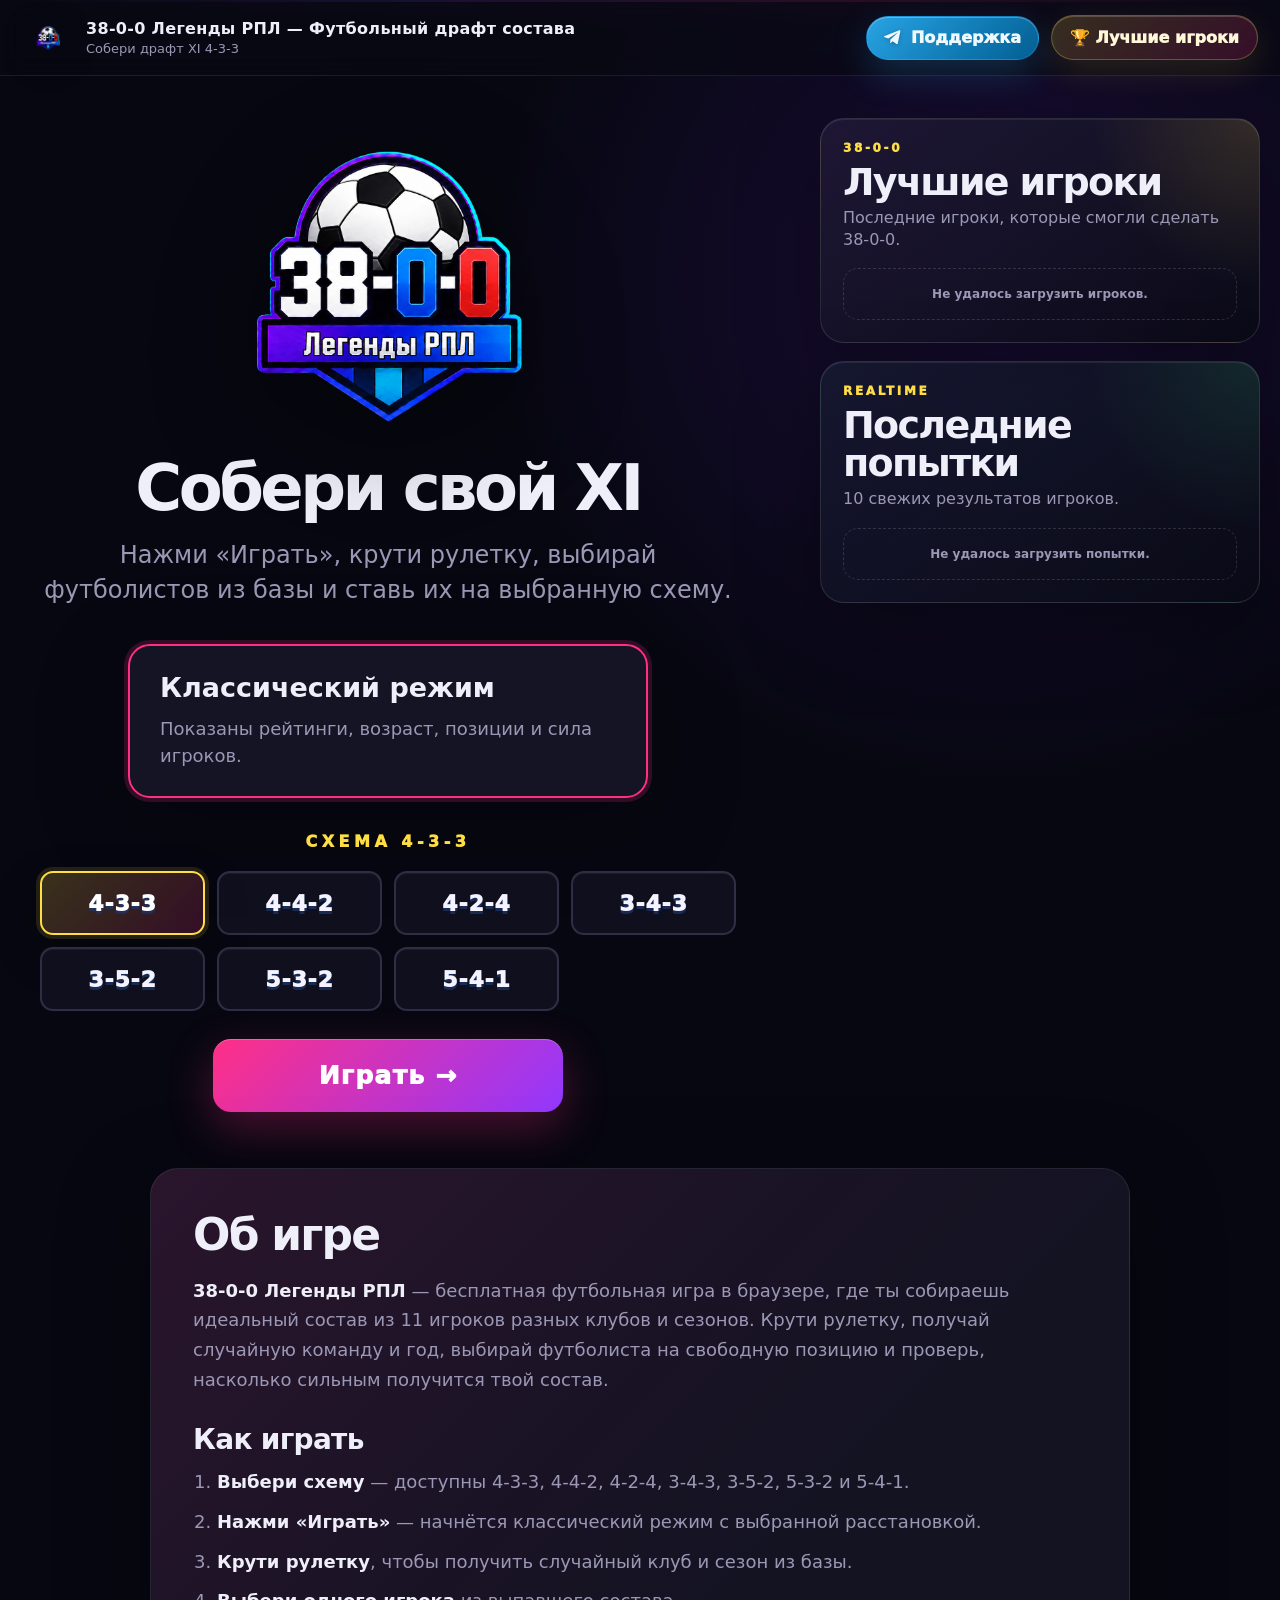
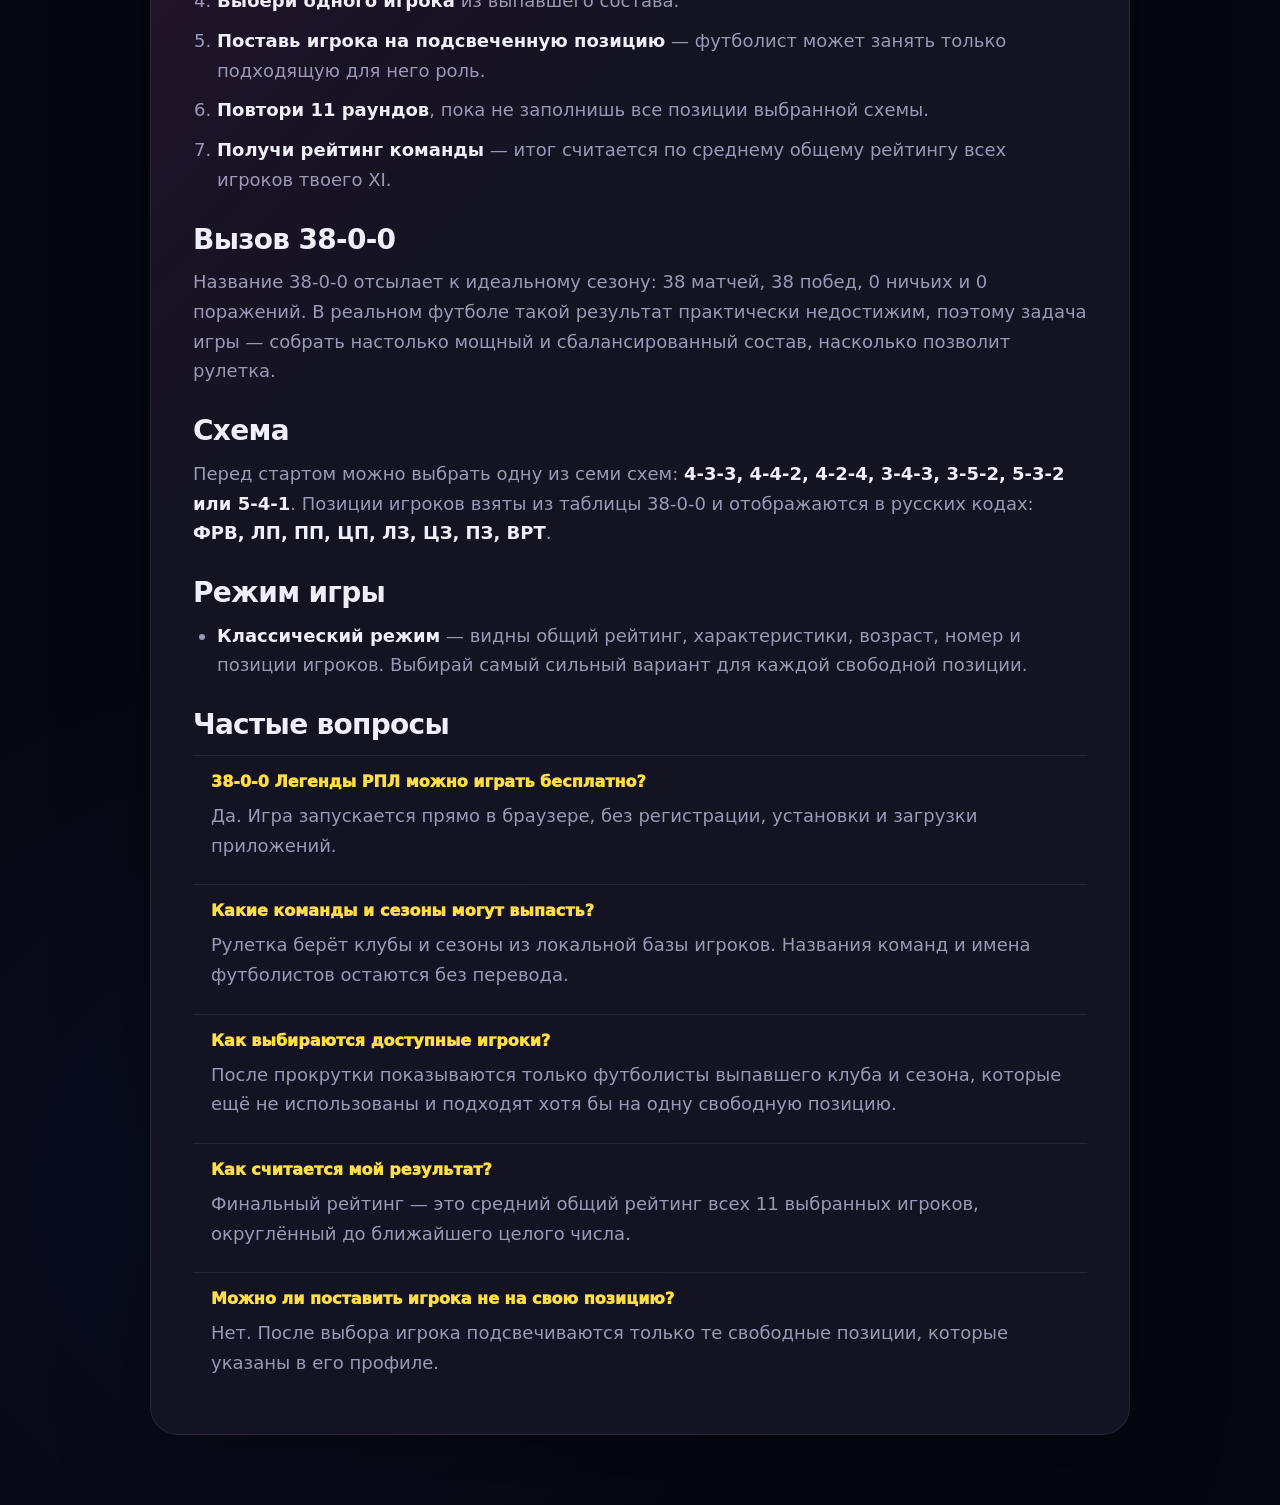
==== commit 19d1f9e4: "Open game in dedicated page" ====
--- a/draft_xi_static_game/index.html
+++ b/draft_xi_static_game/index.html
@@ -21,19 +21,19 @@
   </script>
   <!-- /Yandex.Metrika counter -->
 </head>
-<body>
+<body data-page="home">
   <noscript><div><img src="https://mc.yandex.ru/watch/109808672" style="position:absolute; left:-9999px;" alt="" /></div></noscript>
   <div class="app-shell">
     <div class="top-glow"></div>
 
     <header class="app-header" id="appHeader">
-      <div class="brand-mini" aria-label="Draft XI">
-        <div class="mini-ball">⚽</div>
+      <a class="brand-mini" href="/" aria-label="На главную 38-0-0 Легенды РПЛ">
+        <img class="brand-logo-img" src="logo.png" alt="38-0-0 Легенды РПЛ" />
         <div>
           <strong>38-0-0 Легенды РПЛ — Футбольный драфт состава</strong>
           <span>Собери драфт XI 4-3-3</span>
         </div>
-      </div>
+      </a>
 
       <div class="header-actions">
         <a class="support-btn" href="https://t.me/rpl38game?direct" target="_blank" rel="noopener noreferrer" aria-label="Поддержка в Telegram">
@@ -77,7 +77,7 @@
               <button class="formation-card" type="button" data-formation="5-3-2">5-3-2</button>
               <button class="formation-card" type="button" data-formation="5-4-1">5-4-1</button>
             </div>
-            <button class="primary-btn big" id="playBtn">Играть →</button>
+            <a class="primary-btn big play-link" id="playBtn" href="/game/?formation=4-3-3" target="_blank" rel="noopener noreferrer">Играть →</a>
           </div>
 
           <aside class="home-leaderboards" aria-label="Последние результаты игроков">
--- a/draft_xi_static_game/styles.css
+++ b/draft_xi_static_game/styles.css
@@ -54,9 +54,17 @@
   top: 0;
   z-index: 10;
 }
-.brand-mini { display: flex; align-items: center; gap: 12px; color: var(--muted); }
+.brand-mini { display: flex; align-items: center; gap: 12px; color: var(--muted); text-decoration: none; }
 .brand-mini strong { display: block; color: var(--text); letter-spacing: .02em; }
 .brand-mini span { font-size: 13px; }
+.brand-logo-img {
+  width: 52px;
+  height: 52px;
+  object-fit: contain;
+  display: block;
+  filter: drop-shadow(0 8px 18px rgba(0,0,0,.35));
+}
+.game-brand .brand-logo-img { width: 68px; height: 58px; }
 .mini-ball {
   width: 42px; height: 42px;
   display: grid; place-items: center;
@@ -170,6 +178,10 @@
 .mode-card p { margin: 0; color: var(--muted); line-height: 1.55; font-size: 18px; }
 .formation-title { color: var(--yellow); font-weight: 1000; letter-spacing: .28em; margin-bottom: 20px; text-transform: uppercase; }
 .primary-btn {
+  display: inline-flex;
+  align-items: center;
+  justify-content: center;
+  text-decoration: none;
   border: 0;
   min-width: 164px;
   border-radius: 15px;
@@ -684,6 +696,9 @@
 @media (max-width: 720px) {
   .app-header { padding: 0 12px; height: 68px; }
   .brand-mini span { display: none; }
+  .brand-mini strong { display: none; }
+  .brand-logo-img { width: 48px; height: 48px; }
+  .game-brand .brand-logo-img { width: 58px; height: 50px; }
   .mode-row { grid-template-columns: 1fr; }
   .start-screen { padding-inline: 12px; }
   .start-hero-layout { grid-template-columns: minmax(0, 1fr); }
